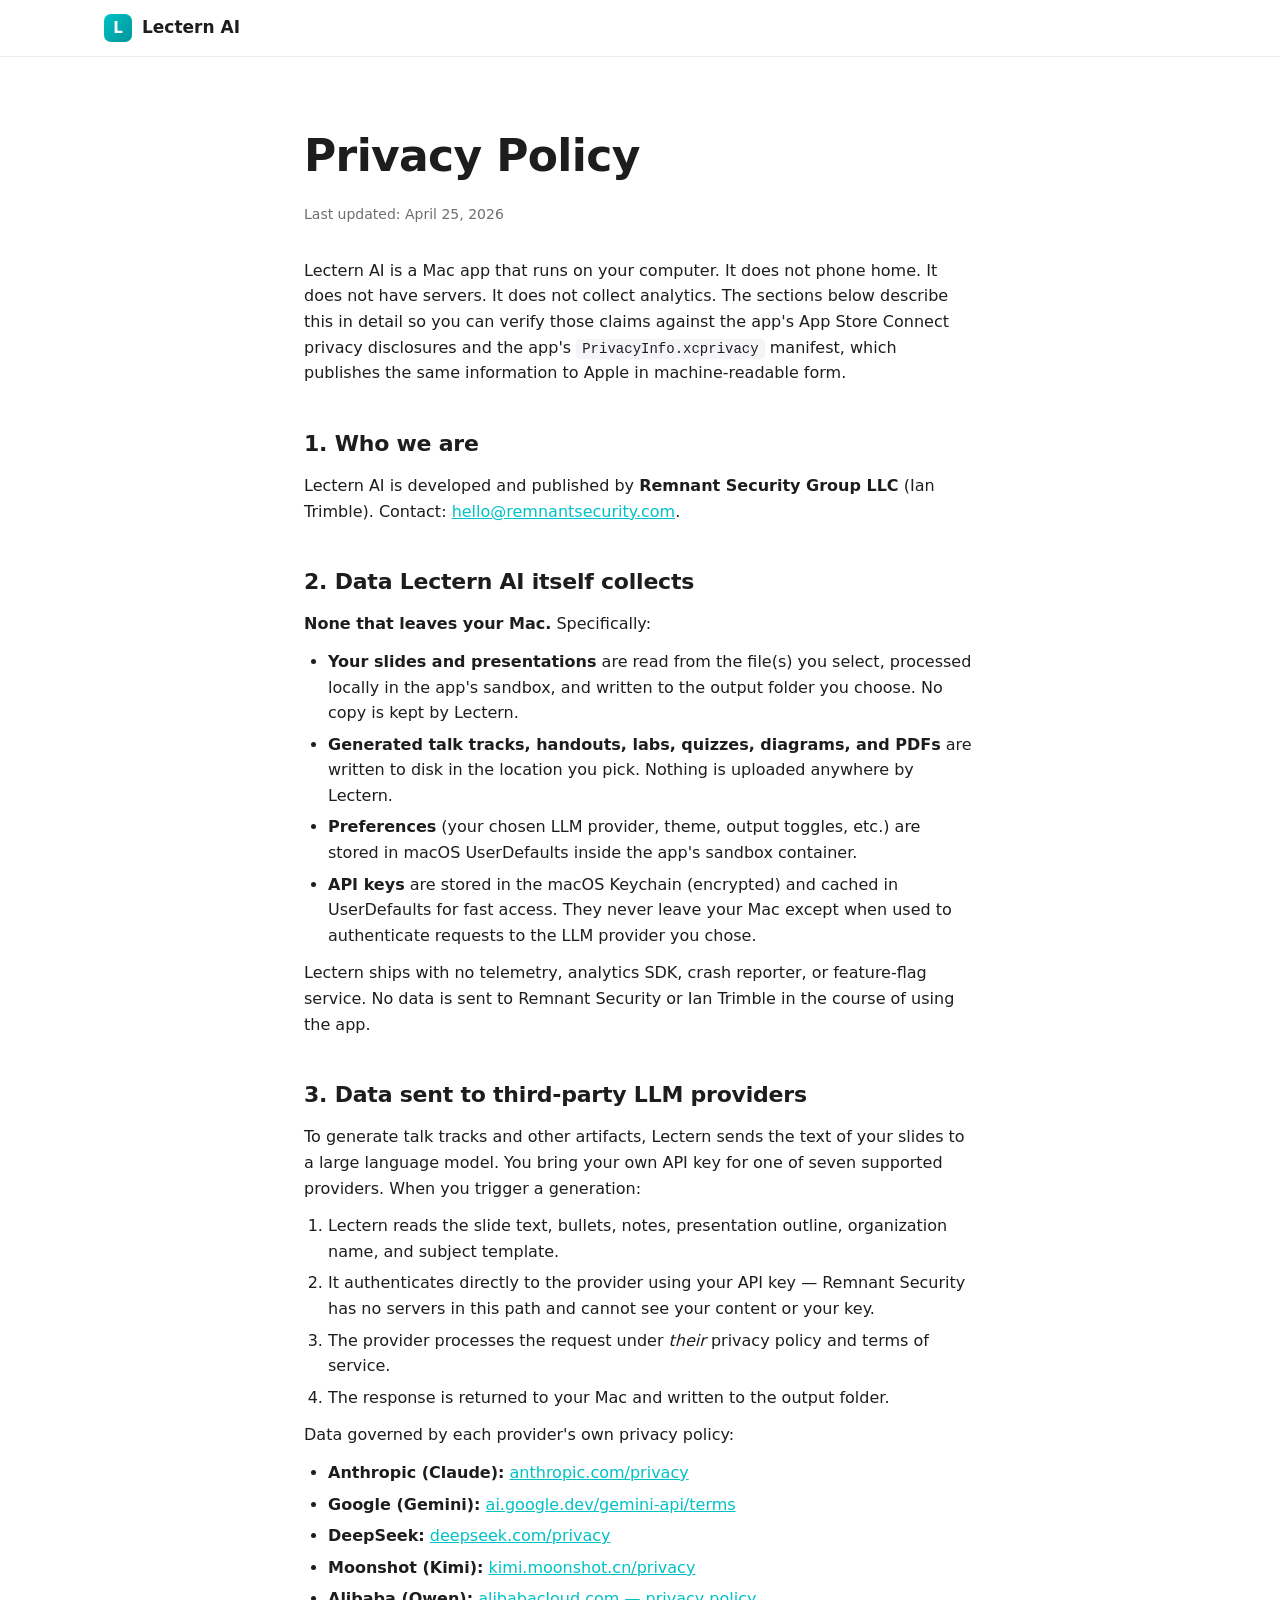
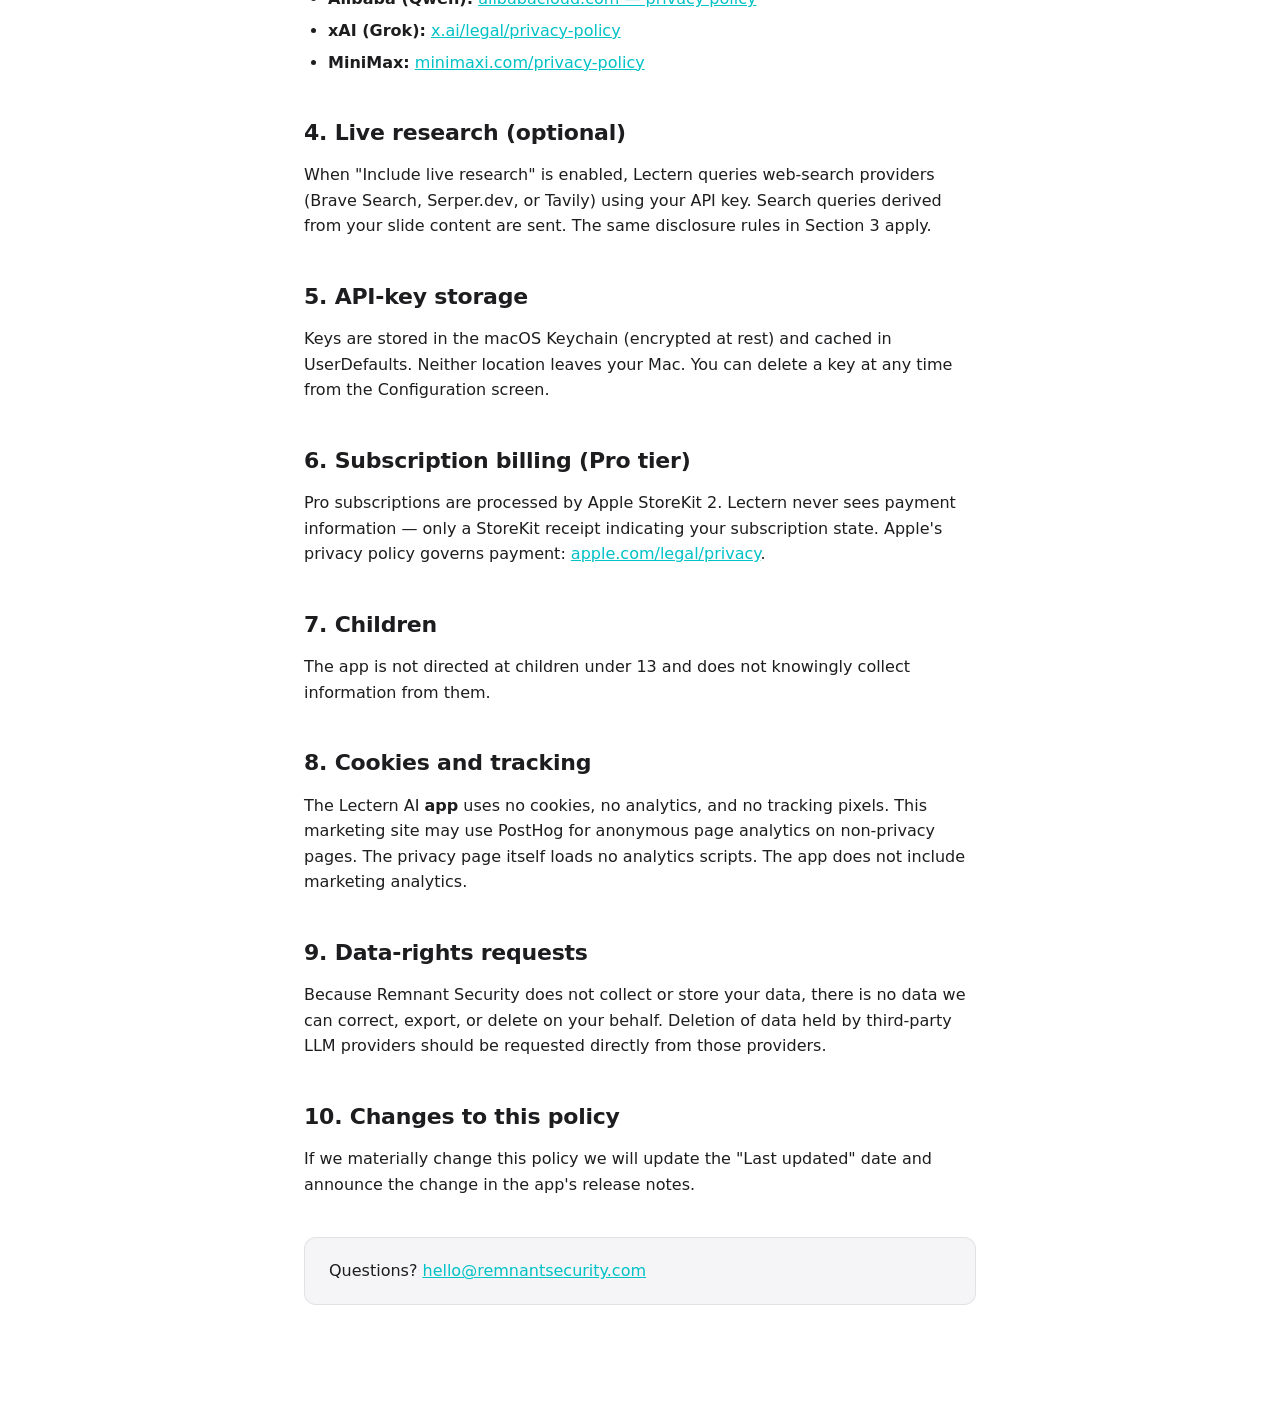
==== privacy.html @ a52be83a "Add Lectern AI marketing site for lectern.remnantsecurity.com" ====
<!DOCTYPE html>
<html lang="en">
<head>
<meta charset="UTF-8">
<meta name="viewport" content="width=device-width, initial-scale=1.0">
<title>Privacy Policy — Lectern AI</title>
<link rel="canonical" href="https://lectern.remnantsecurity.com/privacy.html">
<link rel="icon" type="image/svg+xml" href="/favicon.svg">
<meta name="description" content="Lectern AI privacy policy. We have no servers, store no content, and transmit your slides directly to the LLM provider you authenticated with.">
<meta name="theme-color" content="#00C1C6">
<style>
:root{--brand:#00C1C6;--brand-dark:#009699;--ink:#1D1D1F;--ink-muted:#6E6E73;--surface:#FFF;--surface-tint:#F5F5F7;--divider:rgba(0,0,0,.08)}
@media(prefers-color-scheme:dark){:root{--ink:#F5F5F7;--ink-muted:#A1A1A6;--surface:#1A1A1C;--surface-tint:#242426;--divider:rgba(255,255,255,.10)}body{background:#0E0E10}}
*{box-sizing:border-box}body{margin:0;font-family:-apple-system,BlinkMacSystemFont,"SF Pro Display",system-ui,sans-serif;color:var(--ink);background:var(--surface);font-size:16px;line-height:1.6;-webkit-font-smoothing:antialiased}
a{color:var(--brand)}.container{max-width:720px;margin:0 auto;padding:0 24px}
.nav{position:sticky;top:0;z-index:100;background:color-mix(in srgb,var(--surface) 85%,transparent);backdrop-filter:saturate(180%) blur(20px);-webkit-backdrop-filter:saturate(180%) blur(20px);border-bottom:1px solid var(--divider)}
.nav-inner{display:flex;align-items:center;justify-content:space-between;padding:14px 24px;max-width:1120px;margin:0 auto}
.nav-brand{display:flex;align-items:center;gap:10px;font-weight:600;font-size:17px;color:var(--ink);text-decoration:none}
.nav-brand-icon{width:28px;height:28px;border-radius:7px;background:linear-gradient(135deg,var(--brand),var(--brand-dark));color:#fff;font-weight:700;font-size:15px;display:flex;align-items:center;justify-content:center}
.legal{padding:64px 0 96px}.legal h1{font-size:clamp(32px,4vw,44px);font-weight:700;letter-spacing:-.015em;margin:0 0 12px}
.legal .revised{color:var(--ink-muted);font-size:14px;margin:0 0 32px}
.legal h2{margin:40px 0 12px;font-size:22px;font-weight:600;letter-spacing:-.01em}
.legal p{margin:12px 0}.legal ul,.legal ol{margin:12px 0;padding-left:24px}.legal li{margin:6px 0}
.legal code{background:var(--surface-tint);padding:2px 6px;border-radius:4px;font-size:14px;font-family:"SF Mono",Menlo,monospace}
.legal .contact-block{margin-top:40px;padding:20px 24px;background:var(--surface-tint);border-radius:12px;border:1px solid var(--divider)}
</style>
</head>
<body>

<nav class="nav">
  <div class="nav-inner">
    <a href="/" class="nav-brand">
      <span class="nav-brand-icon">L</span>
      <span>Lectern AI</span>
    </a>
  </div>
</nav>

<main class="legal">
  <div class="container">
    <h1>Privacy Policy</h1>
    <p class="revised">Last updated: April 25, 2026</p>

    <p>
      Lectern AI is a Mac app that runs on your computer. It does not phone home.
      It does not have servers. It does not collect analytics. The sections below
      describe this in detail so you can verify those claims against the app's
      App Store Connect privacy disclosures and the app's <code>PrivacyInfo.xcprivacy</code>
      manifest, which publishes the same information to Apple in machine-readable form.
    </p>

    <h2>1. Who we are</h2>
    <p>
      Lectern AI is developed and published by <strong>Remnant Security Group LLC</strong>
      (Ian Trimble). Contact: <a href="mailto:hello@remnantsecurity.com">hello@remnantsecurity.com</a>.
    </p>

    <h2>2. Data Lectern AI itself collects</h2>
    <p><strong>None that leaves your Mac.</strong> Specifically:</p>
    <ul>
      <li><strong>Your slides and presentations</strong> are read from the file(s) you select, processed locally in the app's sandbox, and written to the output folder you choose. No copy is kept by Lectern.</li>
      <li><strong>Generated talk tracks, handouts, labs, quizzes, diagrams, and PDFs</strong> are written to disk in the location you pick. Nothing is uploaded anywhere by Lectern.</li>
      <li><strong>Preferences</strong> (your chosen LLM provider, theme, output toggles, etc.) are stored in macOS UserDefaults inside the app's sandbox container.</li>
      <li><strong>API keys</strong> are stored in the macOS Keychain (encrypted) and cached in UserDefaults for fast access. They never leave your Mac except when used to authenticate requests to the LLM provider you chose.</li>
    </ul>
    <p>Lectern ships with no telemetry, analytics SDK, crash reporter, or feature-flag service. No data is sent to Remnant Security or Ian Trimble in the course of using the app.</p>

    <h2>3. Data sent to third-party LLM providers</h2>
    <p>To generate talk tracks and other artifacts, Lectern sends the text of your slides to a large language model. You bring your own API key for one of seven supported providers. When you trigger a generation:</p>
    <ol>
      <li>Lectern reads the slide text, bullets, notes, presentation outline, organization name, and subject template.</li>
      <li>It authenticates directly to the provider using your API key — Remnant Security has no servers in this path and cannot see your content or your key.</li>
      <li>The provider processes the request under <em>their</em> privacy policy and terms of service.</li>
      <li>The response is returned to your Mac and written to the output folder.</li>
    </ol>
    <p>Data governed by each provider's own privacy policy:</p>
    <ul>
      <li><strong>Anthropic (Claude):</strong> <a href="https://www.anthropic.com/privacy">anthropic.com/privacy</a></li>
      <li><strong>Google (Gemini):</strong> <a href="https://ai.google.dev/gemini-api/terms">ai.google.dev/gemini-api/terms</a></li>
      <li><strong>DeepSeek:</strong> <a href="https://www.deepseek.com/privacy">deepseek.com/privacy</a></li>
      <li><strong>Moonshot (Kimi):</strong> <a href="https://kimi.moonshot.cn/privacy">kimi.moonshot.cn/privacy</a></li>
      <li><strong>Alibaba (Qwen):</strong> <a href="https://www.alibabacloud.com/help/en/model-studio/privacy-policy">alibabacloud.com — privacy policy</a></li>
      <li><strong>xAI (Grok):</strong> <a href="https://x.ai/legal/privacy-policy">x.ai/legal/privacy-policy</a></li>
      <li><strong>MiniMax:</strong> <a href="https://www.minimaxi.com/privacy-policy">minimaxi.com/privacy-policy</a></li>
    </ul>

    <h2>4. Live research (optional)</h2>
    <p>When "Include live research" is enabled, Lectern queries web-search providers (Brave Search, Serper.dev, or Tavily) using your API key. Search queries derived from your slide content are sent. The same disclosure rules in Section 3 apply.</p>

    <h2>5. API-key storage</h2>
    <p>Keys are stored in the macOS Keychain (encrypted at rest) and cached in UserDefaults. Neither location leaves your Mac. You can delete a key at any time from the Configuration screen.</p>

    <h2>6. Subscription billing (Pro tier)</h2>
    <p>Pro subscriptions are processed by Apple StoreKit 2. Lectern never sees payment information — only a StoreKit receipt indicating your subscription state. Apple's privacy policy governs payment: <a href="https://www.apple.com/legal/privacy/">apple.com/legal/privacy</a>.</p>

    <h2>7. Children</h2>
    <p>The app is not directed at children under 13 and does not knowingly collect information from them.</p>

    <h2>8. Cookies and tracking</h2>
    <p>The Lectern AI <strong>app</strong> uses no cookies, no analytics, and no tracking pixels. This marketing site may use PostHog for anonymous page analytics on non-privacy pages. The privacy page itself loads no analytics scripts. The app does not include marketing analytics.</p>

    <h2>9. Data-rights requests</h2>
    <p>Because Remnant Security does not collect or store your data, there is no data we can correct, export, or delete on your behalf. Deletion of data held by third-party LLM providers should be requested directly from those providers.</p>

    <h2>10. Changes to this policy</h2>
    <p>If we materially change this policy we will update the "Last updated" date and announce the change in the app's release notes.</p>

    <p class="contact-block">Questions? <a href="mailto:hello@remnantsecurity.com">hello@remnantsecurity.com</a></p>
  </div>
</main>
</body>
</html>
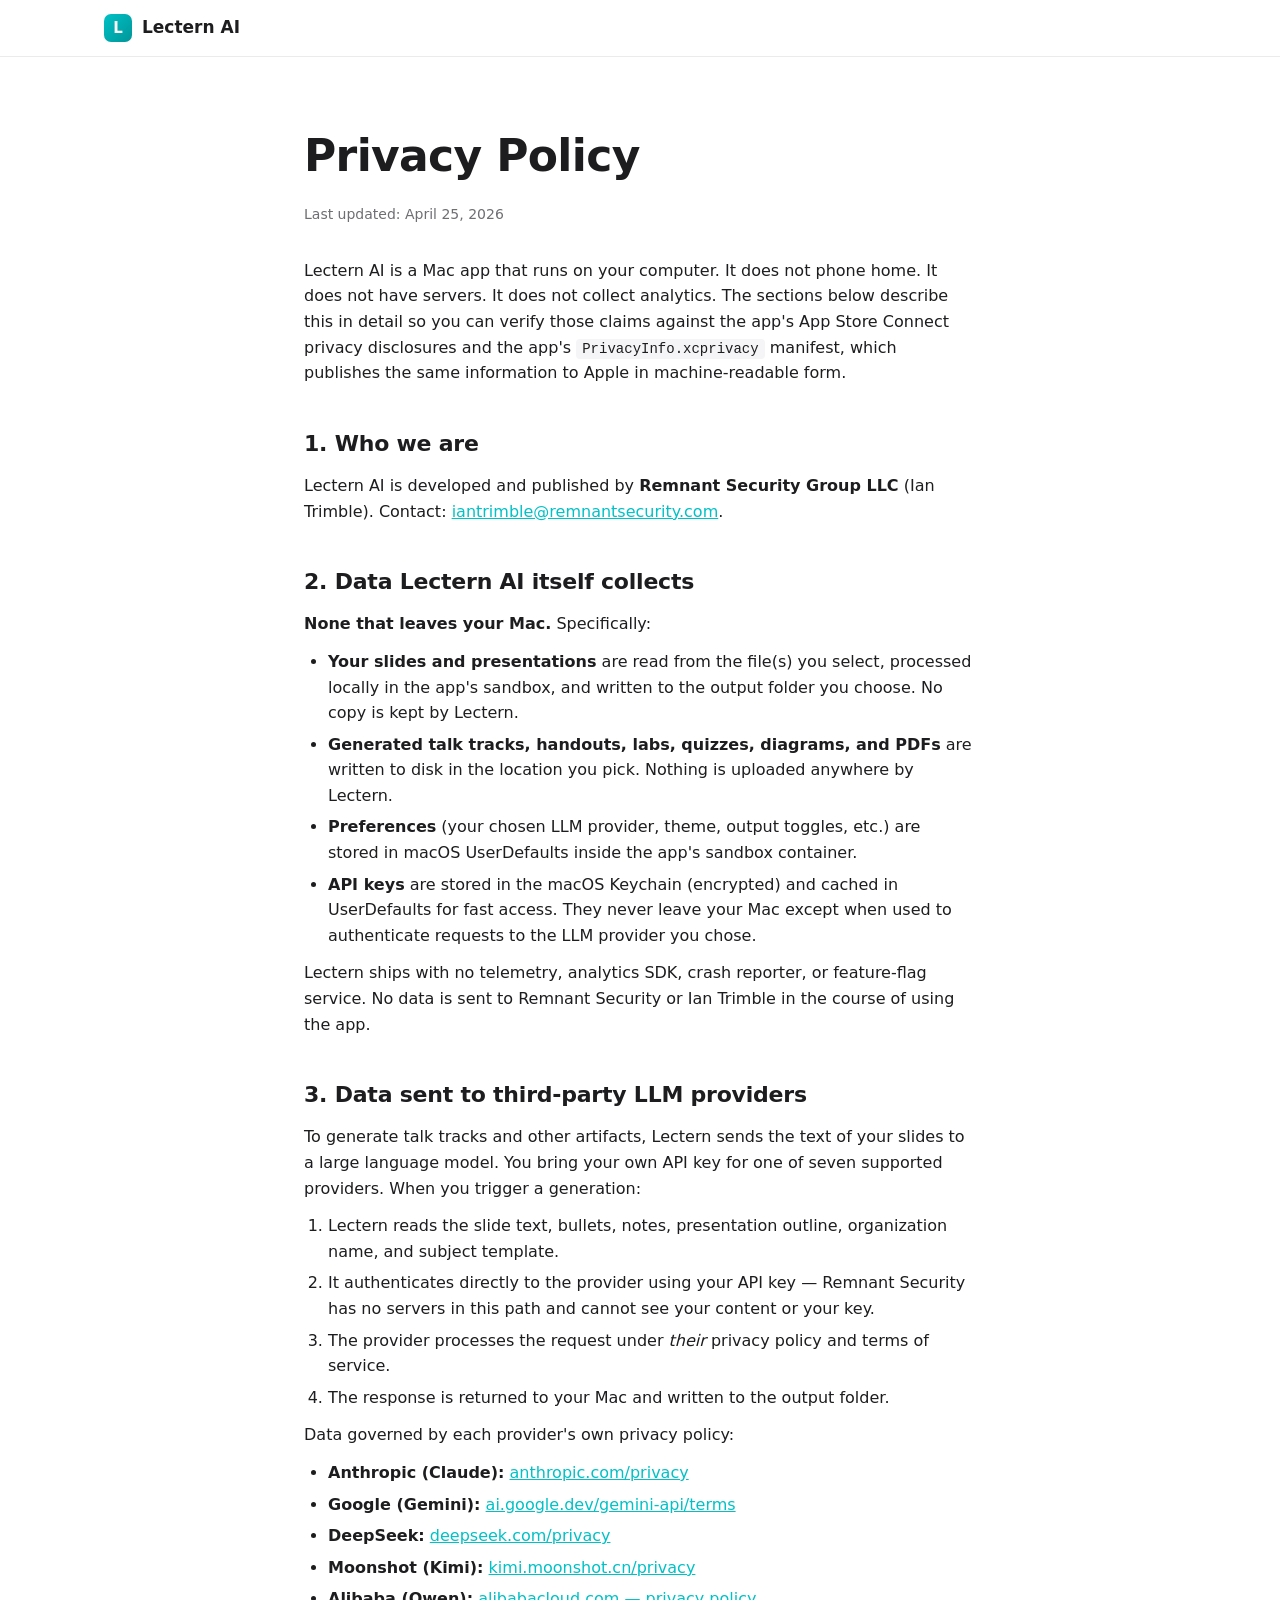
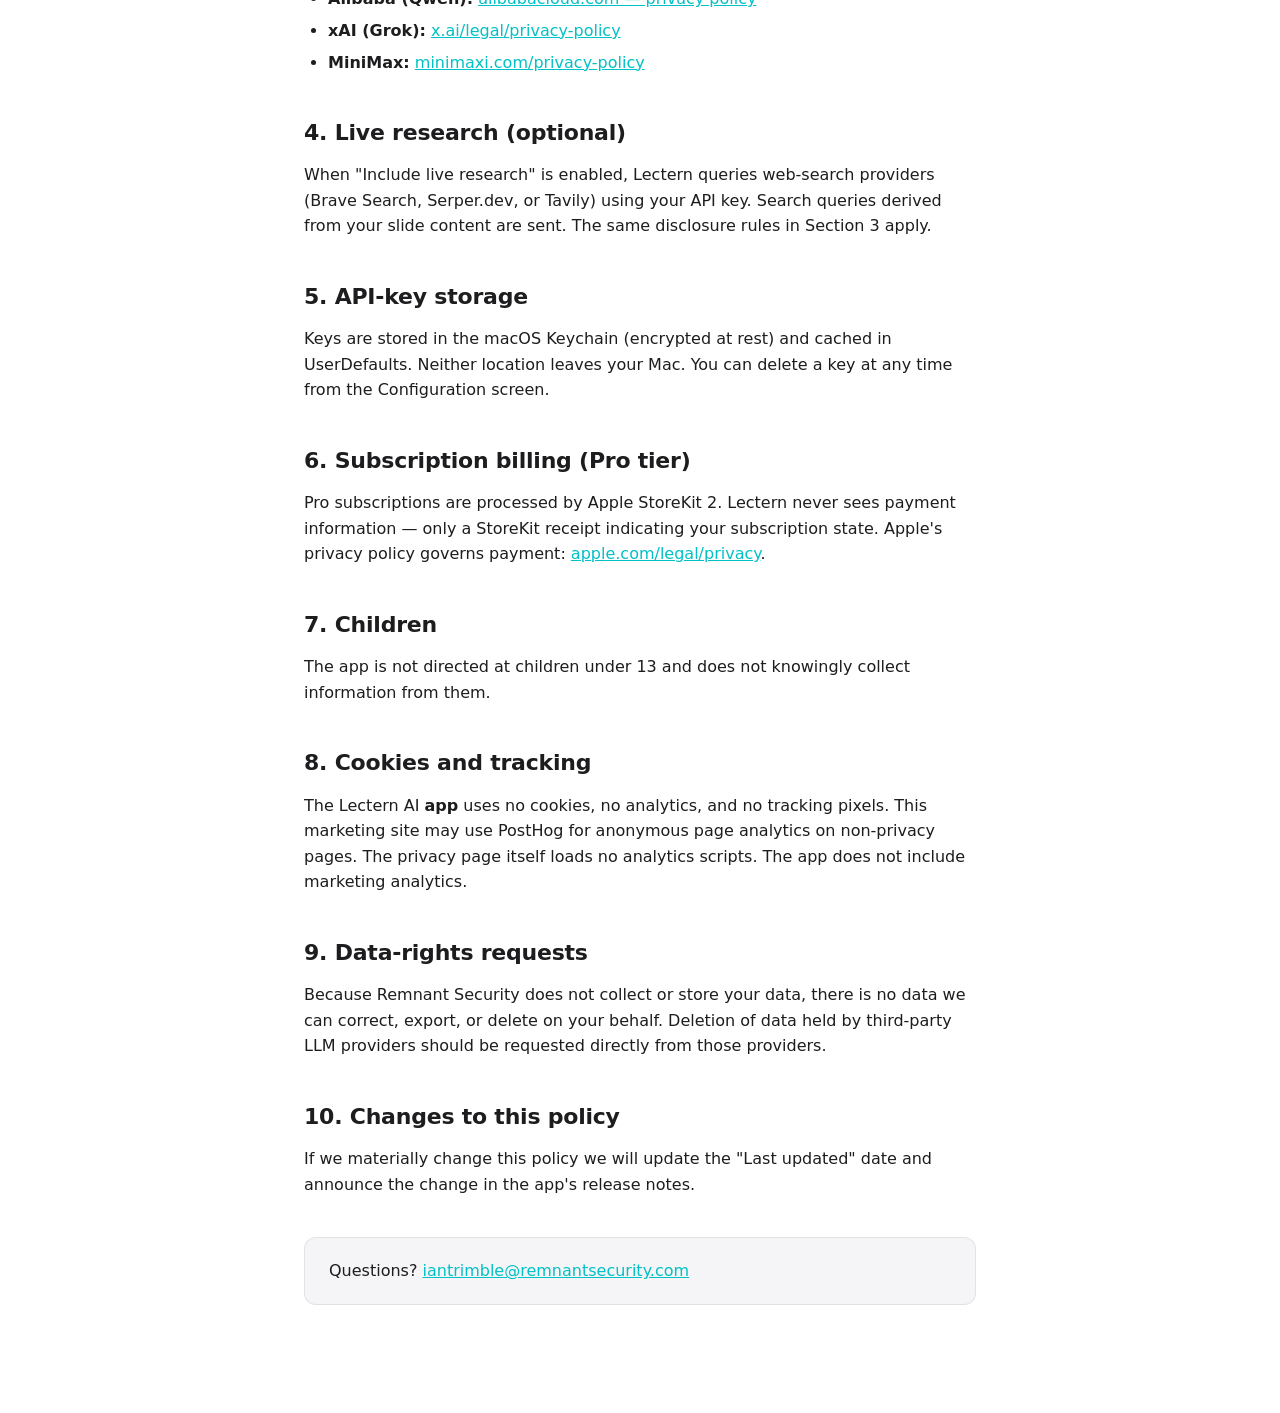
==== commit b825ef5c: "chore: route public contact email to iantrimble@remnantsecurity.com" ====
--- a/privacy.html
+++ b/privacy.html
@@ -52,7 +52,7 @@
     <h2>1. Who we are</h2>
     <p>
       Lectern AI is developed and published by <strong>Remnant Security Group LLC</strong>
-      (Ian Trimble). Contact: <a href="mailto:hello@remnantsecurity.com">hello@remnantsecurity.com</a>.
+      (Ian Trimble). Contact: <a href="mailto:iantrimble@remnantsecurity.com">iantrimble@remnantsecurity.com</a>.
     </p>
 
     <h2>2. Data Lectern AI itself collects</h2>
@@ -105,7 +105,7 @@
     <h2>10. Changes to this policy</h2>
     <p>If we materially change this policy we will update the "Last updated" date and announce the change in the app's release notes.</p>
 
-    <p class="contact-block">Questions? <a href="mailto:hello@remnantsecurity.com">hello@remnantsecurity.com</a></p>
+    <p class="contact-block">Questions? <a href="mailto:iantrimble@remnantsecurity.com">iantrimble@remnantsecurity.com</a></p>
   </div>
 </main>
 </body>
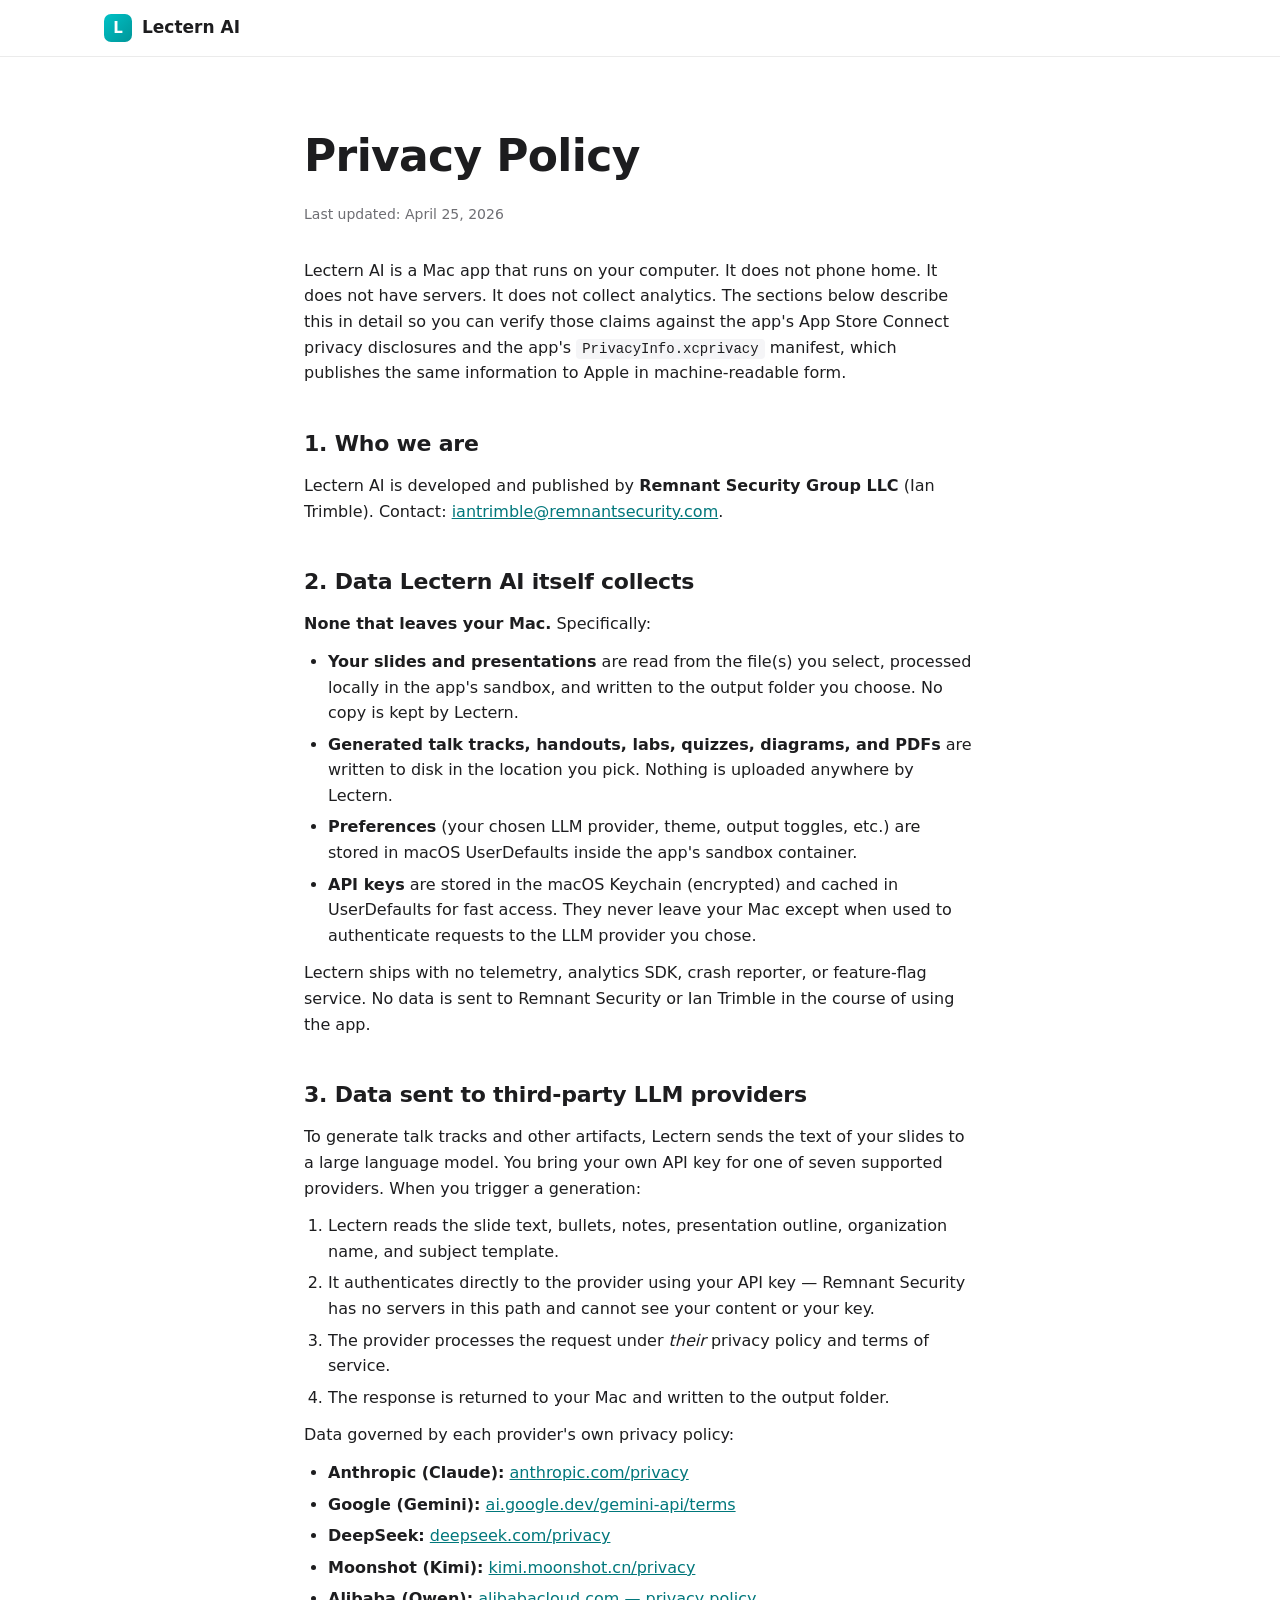
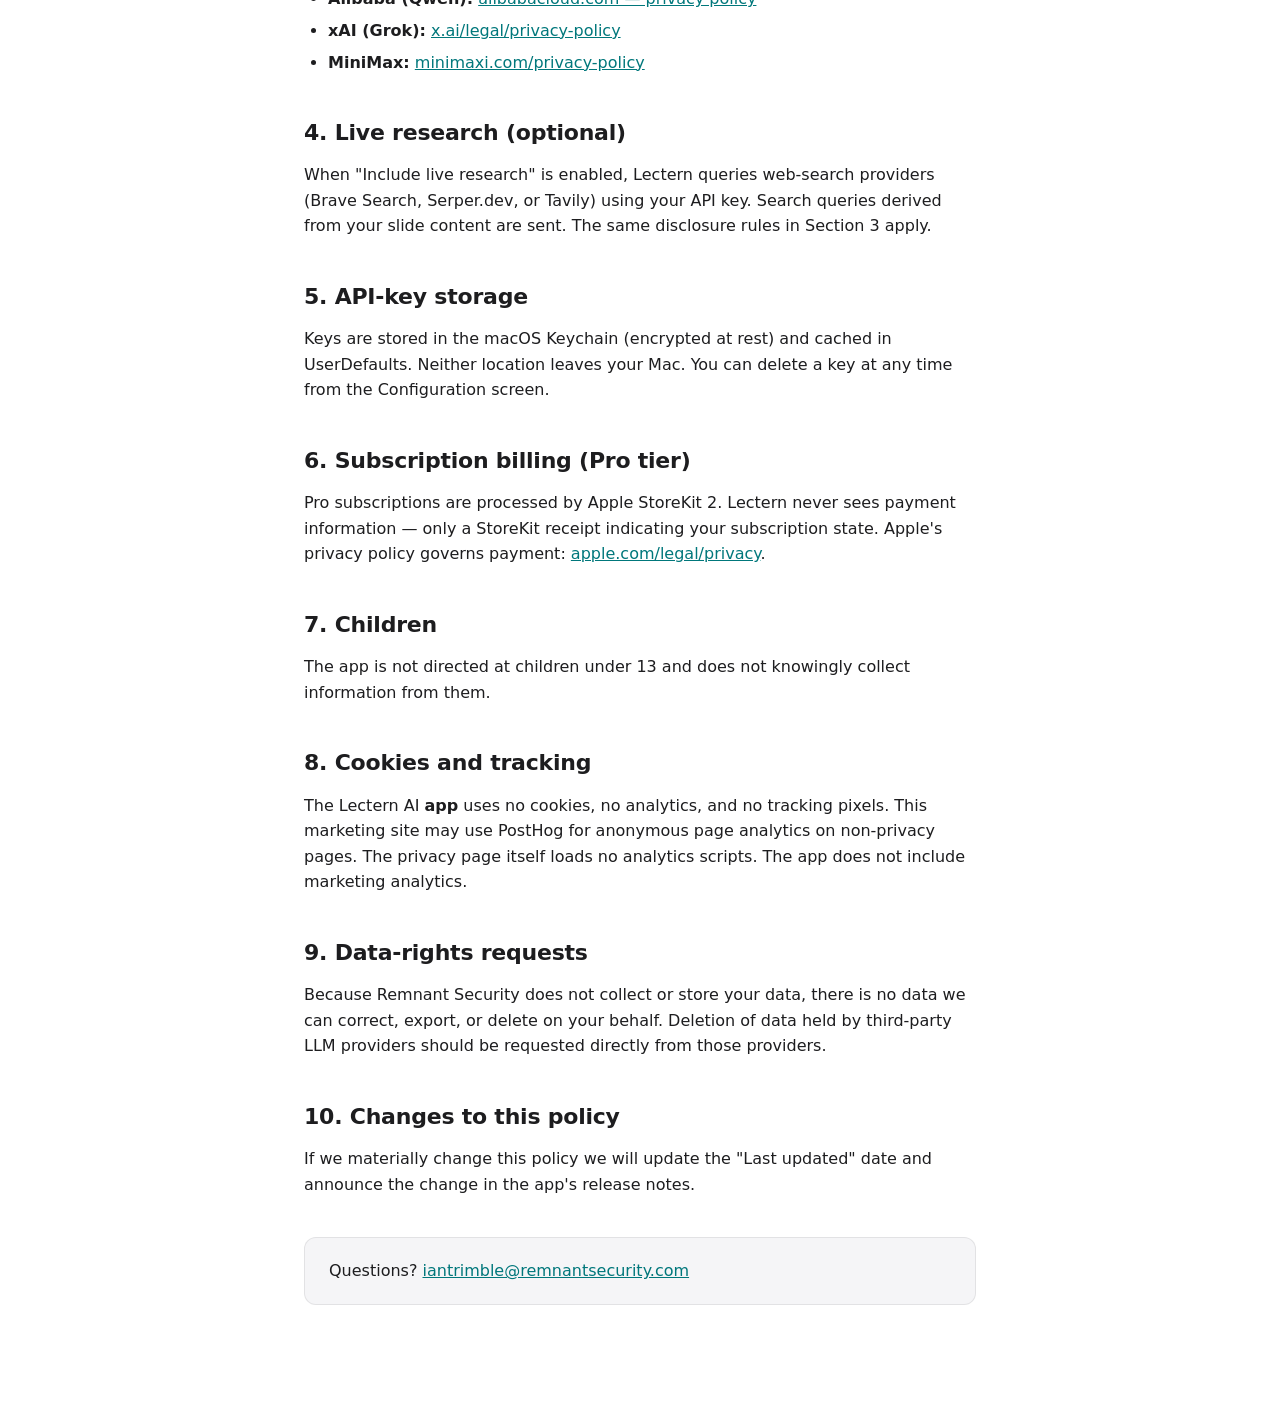
==== commit c061ec38: "Lectern polish: Apple badges, JSON-LD, apple-touch-icon fix, 404, a11y" ====
--- a/privacy.html
+++ b/privacy.html
@@ -24,6 +24,9 @@
 .legal code{background:var(--surface-tint);padding:2px 6px;border-radius:4px;font-size:14px;font-family:"SF Mono",Menlo,monospace}
 .legal .contact-block{margin-top:40px;padding:20px 24px;background:var(--surface-tint);border-radius:12px;border:1px solid var(--divider)}
 </style>
+<link rel="apple-touch-icon" href="/apple-touch-icon.png">
+<link rel="icon" href="/favicon.ico" sizes="any">
+<style id="a11y-2026-10-10">a{color:#00777b}@media(prefers-color-scheme:dark){a{color:#00C1C6}}a:focus-visible,button:focus-visible,summary:focus-visible,[tabindex]:focus-visible{outline:3px solid currentColor;outline-offset:3px;border-radius:4px}</style>
 </head>
 <body>
 
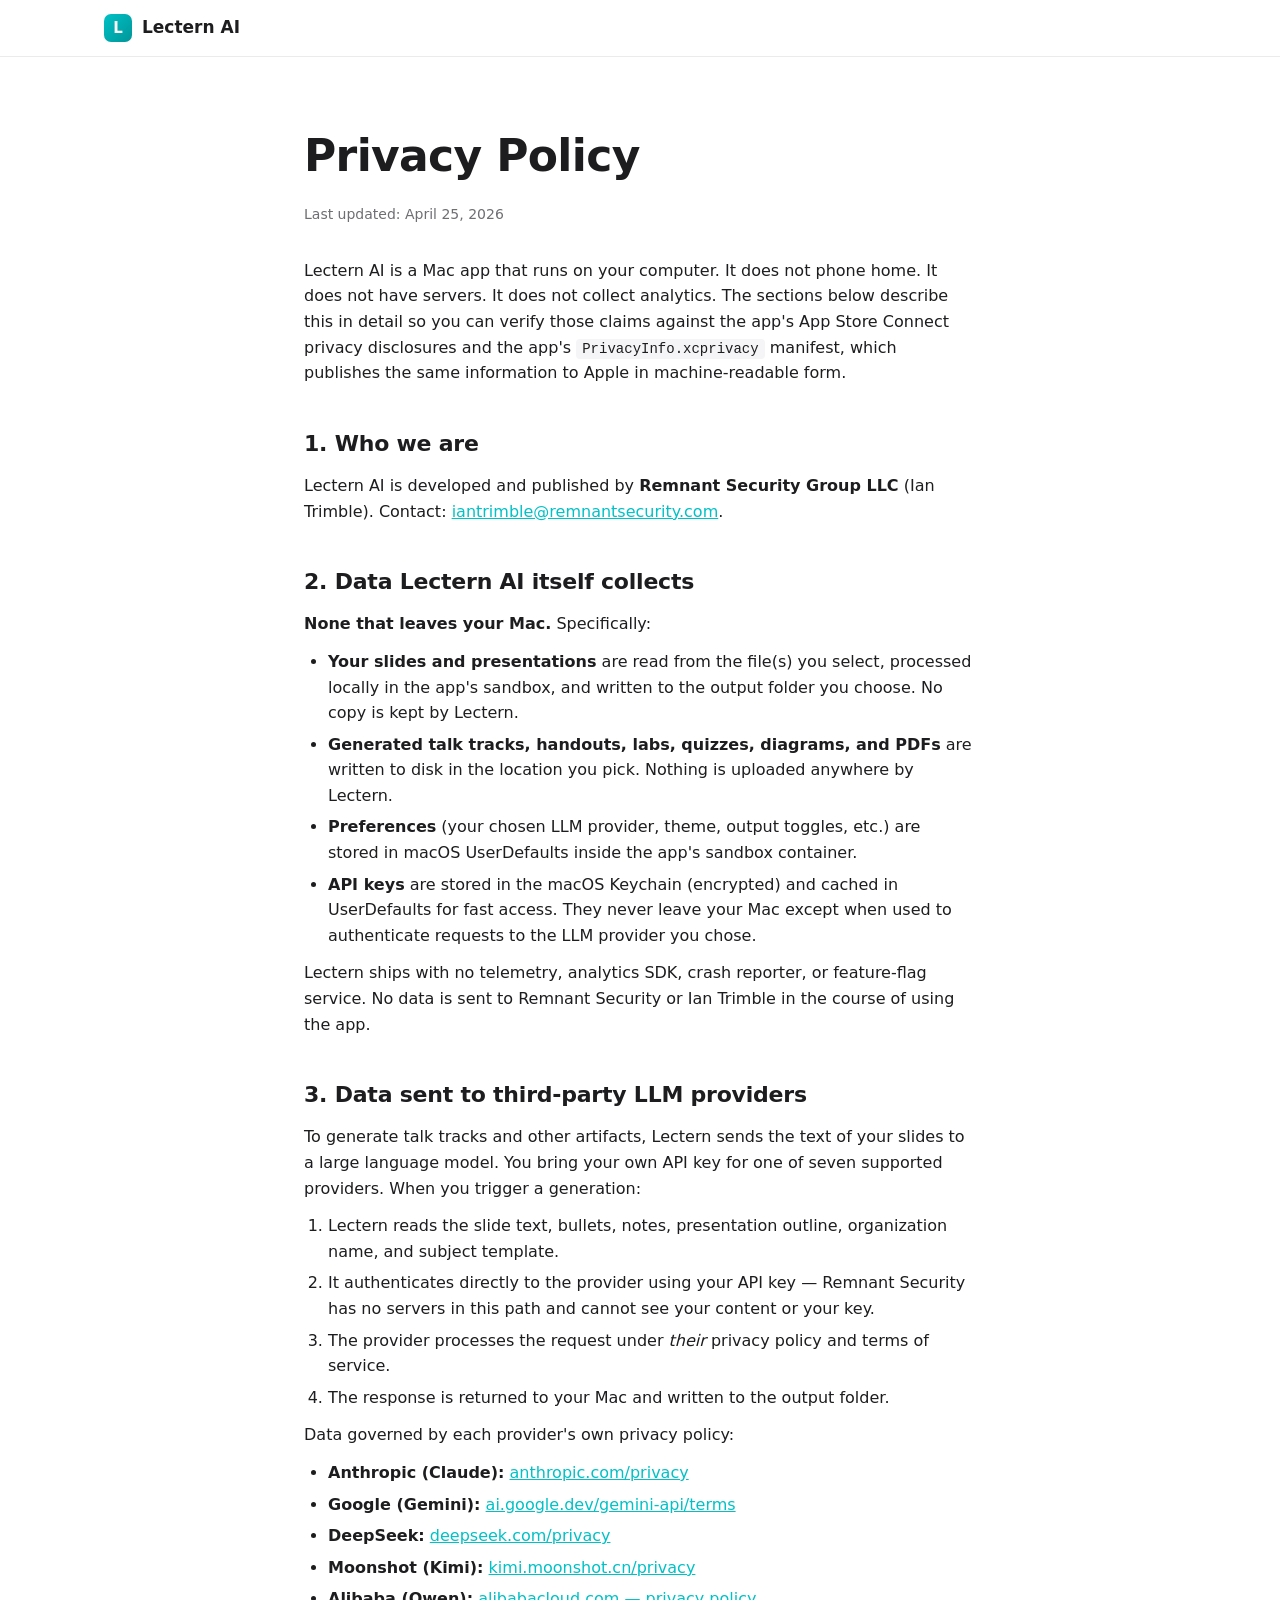
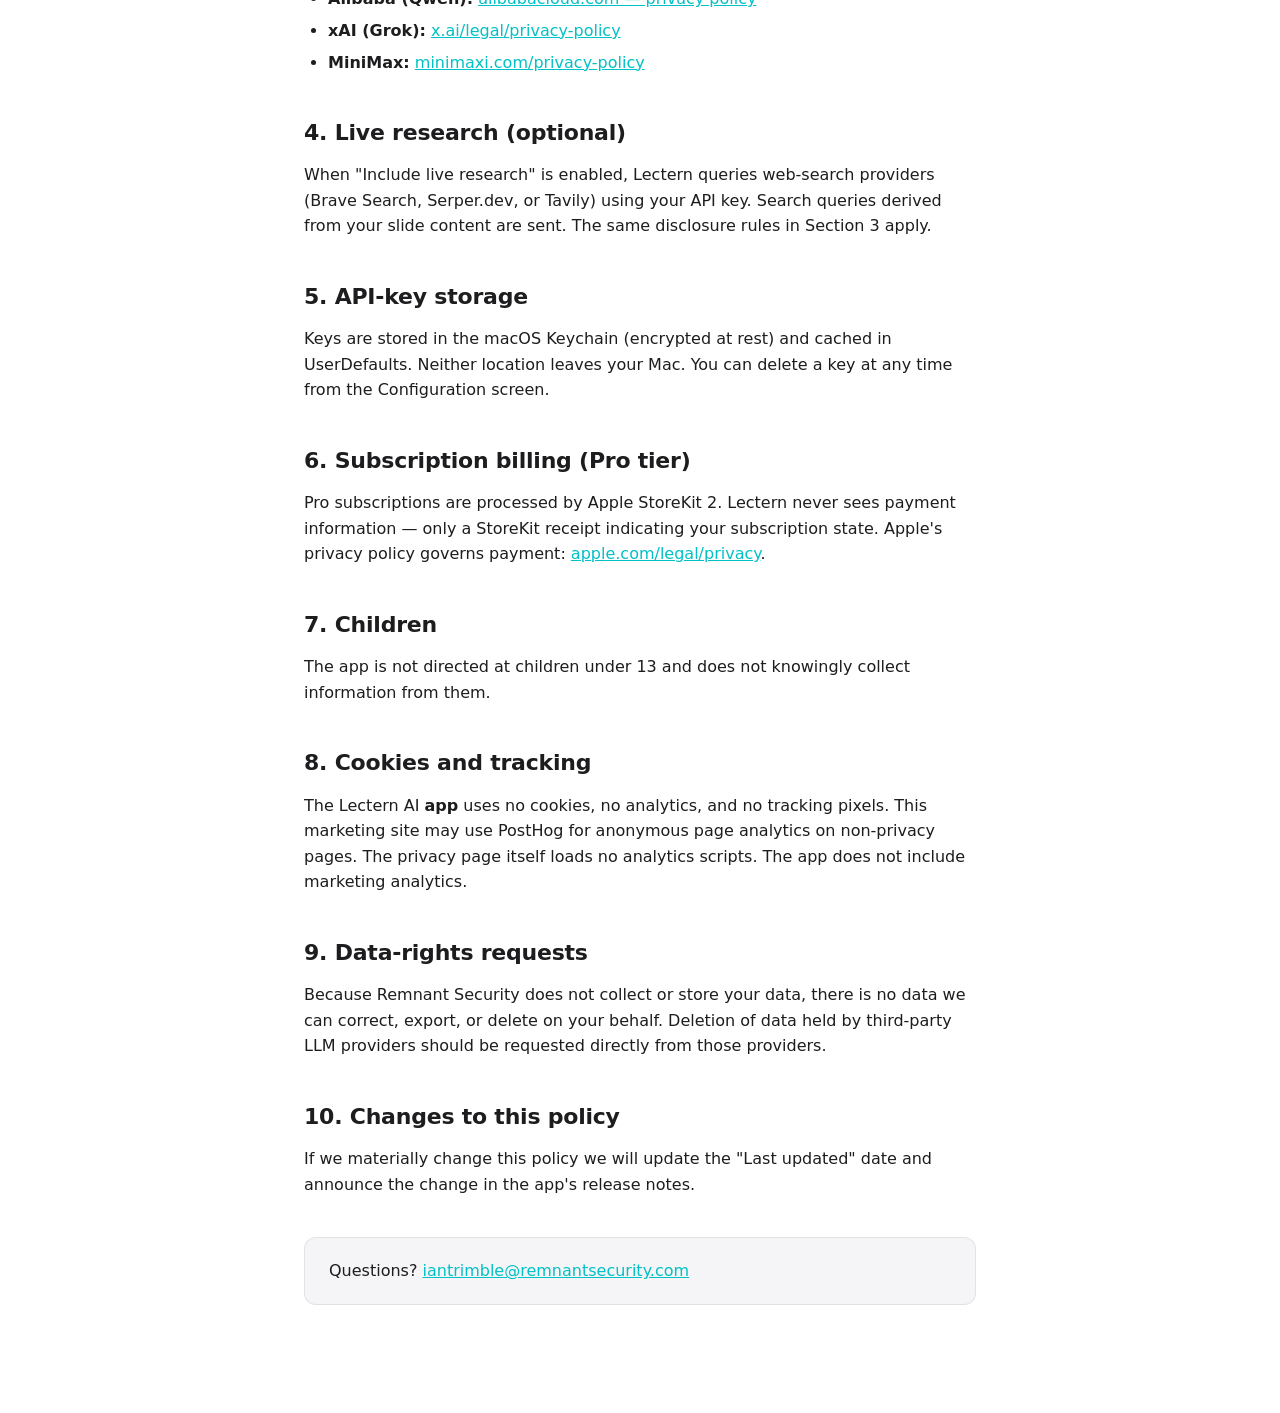
==== commit 286eb069: "Fix the icon declarations and give the inner pages Open Graph tags index.html declared the favicon a" ====
--- a/privacy.html
+++ b/privacy.html
@@ -7,6 +7,16 @@
 <link rel="canonical" href="https://lectern.remnantsecurity.com/privacy.html">
 <link rel="icon" type="image/svg+xml" href="/favicon.svg">
 <meta name="description" content="Lectern AI privacy policy. We have no servers, store no content, and transmit your slides directly to the LLM provider you authenticated with.">
+  <meta property="og:site_name" content="Lectern AI">
+  <meta property="og:type" content="website">
+  <meta property="og:url" content="https://lectern.remnantsecurity.com/privacy.html">
+  <meta property="og:title" content="Privacy Policy — Lectern AI">
+  <meta property="og:description" content="Lectern AI privacy policy. We have no servers, store no content, and transmit your slides directly to the LLM provider you authenticated with.">
+  <meta property="og:image" content="https://lectern.remnantsecurity.com/og-card.png">
+  <meta property="og:image:width" content="1200">
+  <meta property="og:image:height" content="630">
+  <meta property="og:image:alt" content="Lectern AI: Talk tracks for every slide - Native macOS, BYOK.">
+  <meta name="twitter:card" content="summary_large_image">
 <meta name="theme-color" content="#00C1C6">
 <style>
 :root{--brand:#00C1C6;--brand-dark:#009699;--ink:#1D1D1F;--ink-muted:#6E6E73;--surface:#FFF;--surface-tint:#F5F5F7;--divider:rgba(0,0,0,.08)}
@@ -24,9 +34,6 @@
 .legal code{background:var(--surface-tint);padding:2px 6px;border-radius:4px;font-size:14px;font-family:"SF Mono",Menlo,monospace}
 .legal .contact-block{margin-top:40px;padding:20px 24px;background:var(--surface-tint);border-radius:12px;border:1px solid var(--divider)}
 </style>
-<link rel="apple-touch-icon" href="/apple-touch-icon.png">
-<link rel="icon" href="/favicon.ico" sizes="any">
-<style id="a11y-2026-10-10">a{color:#00777b}@media(prefers-color-scheme:dark){a{color:#00C1C6}}a:focus-visible,button:focus-visible,summary:focus-visible,[tabindex]:focus-visible{outline:3px solid currentColor;outline-offset:3px;border-radius:4px}</style>
 </head>
 <body>
 
